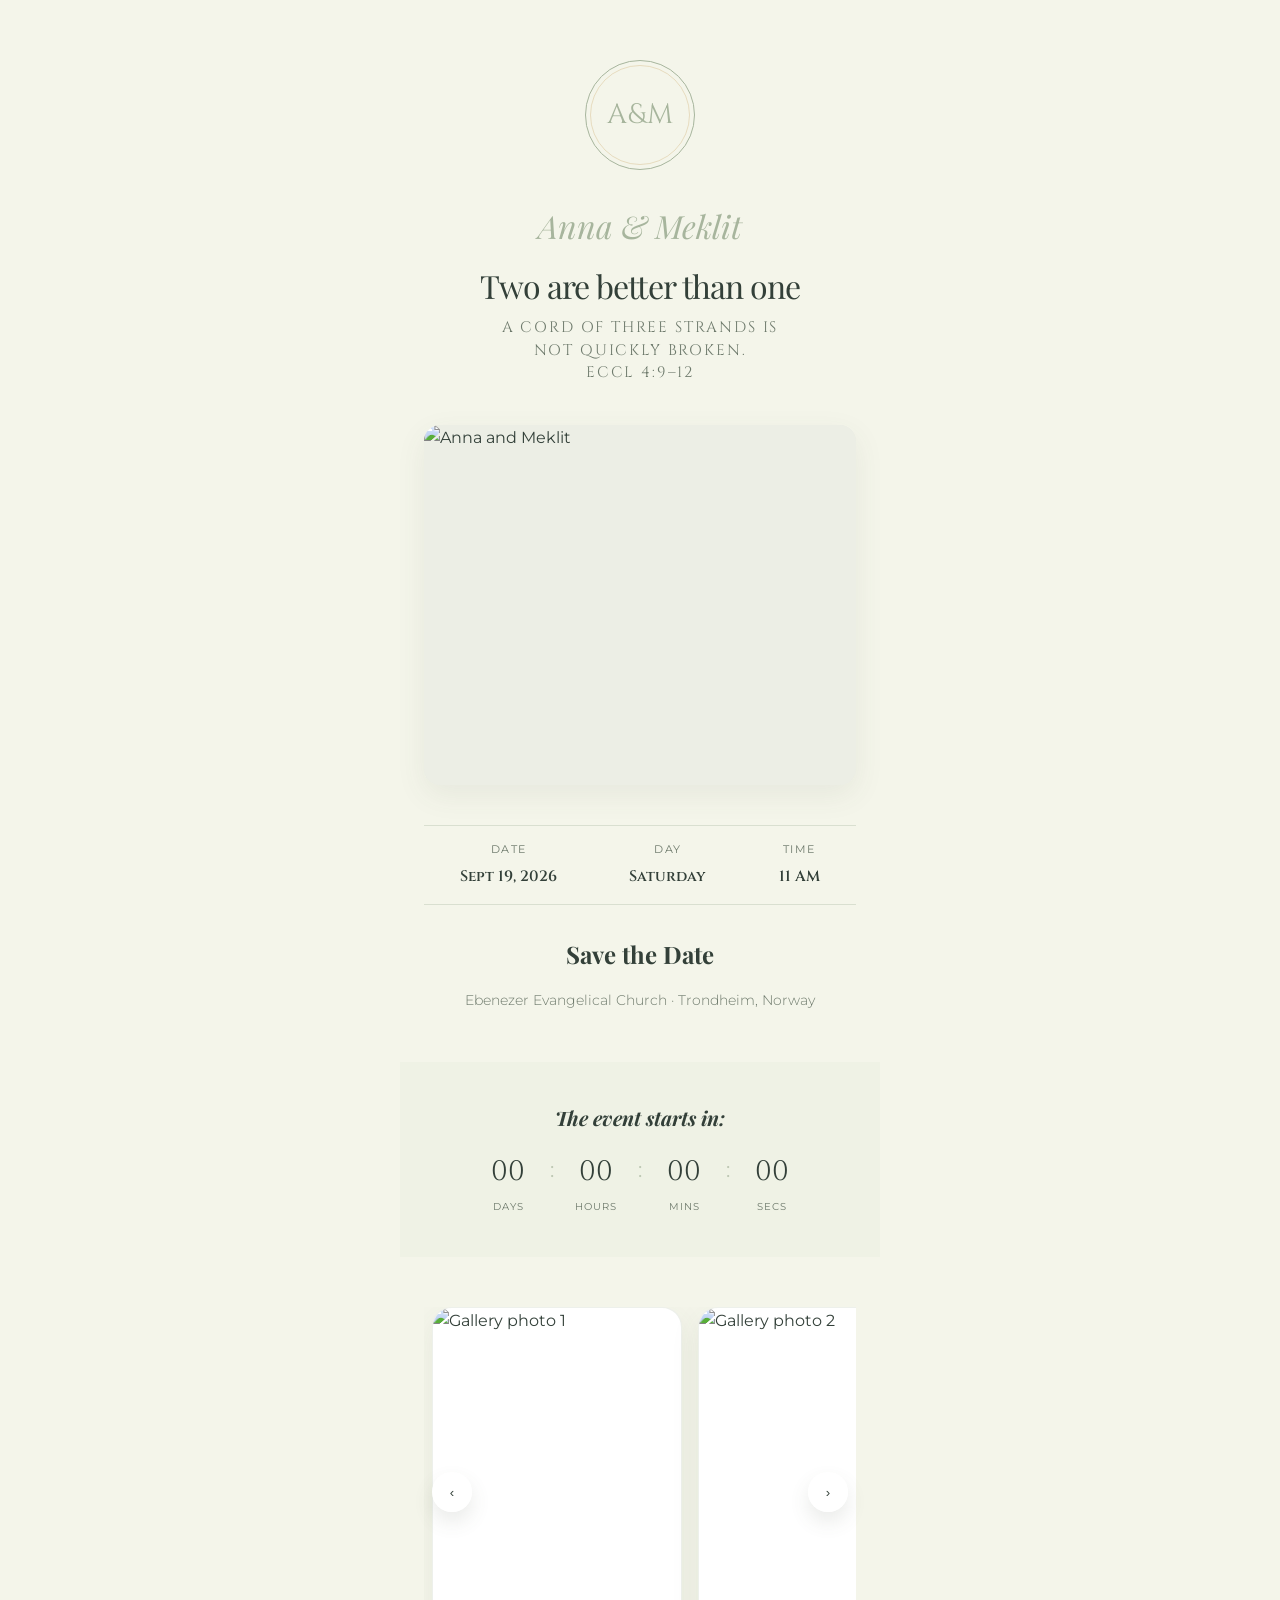
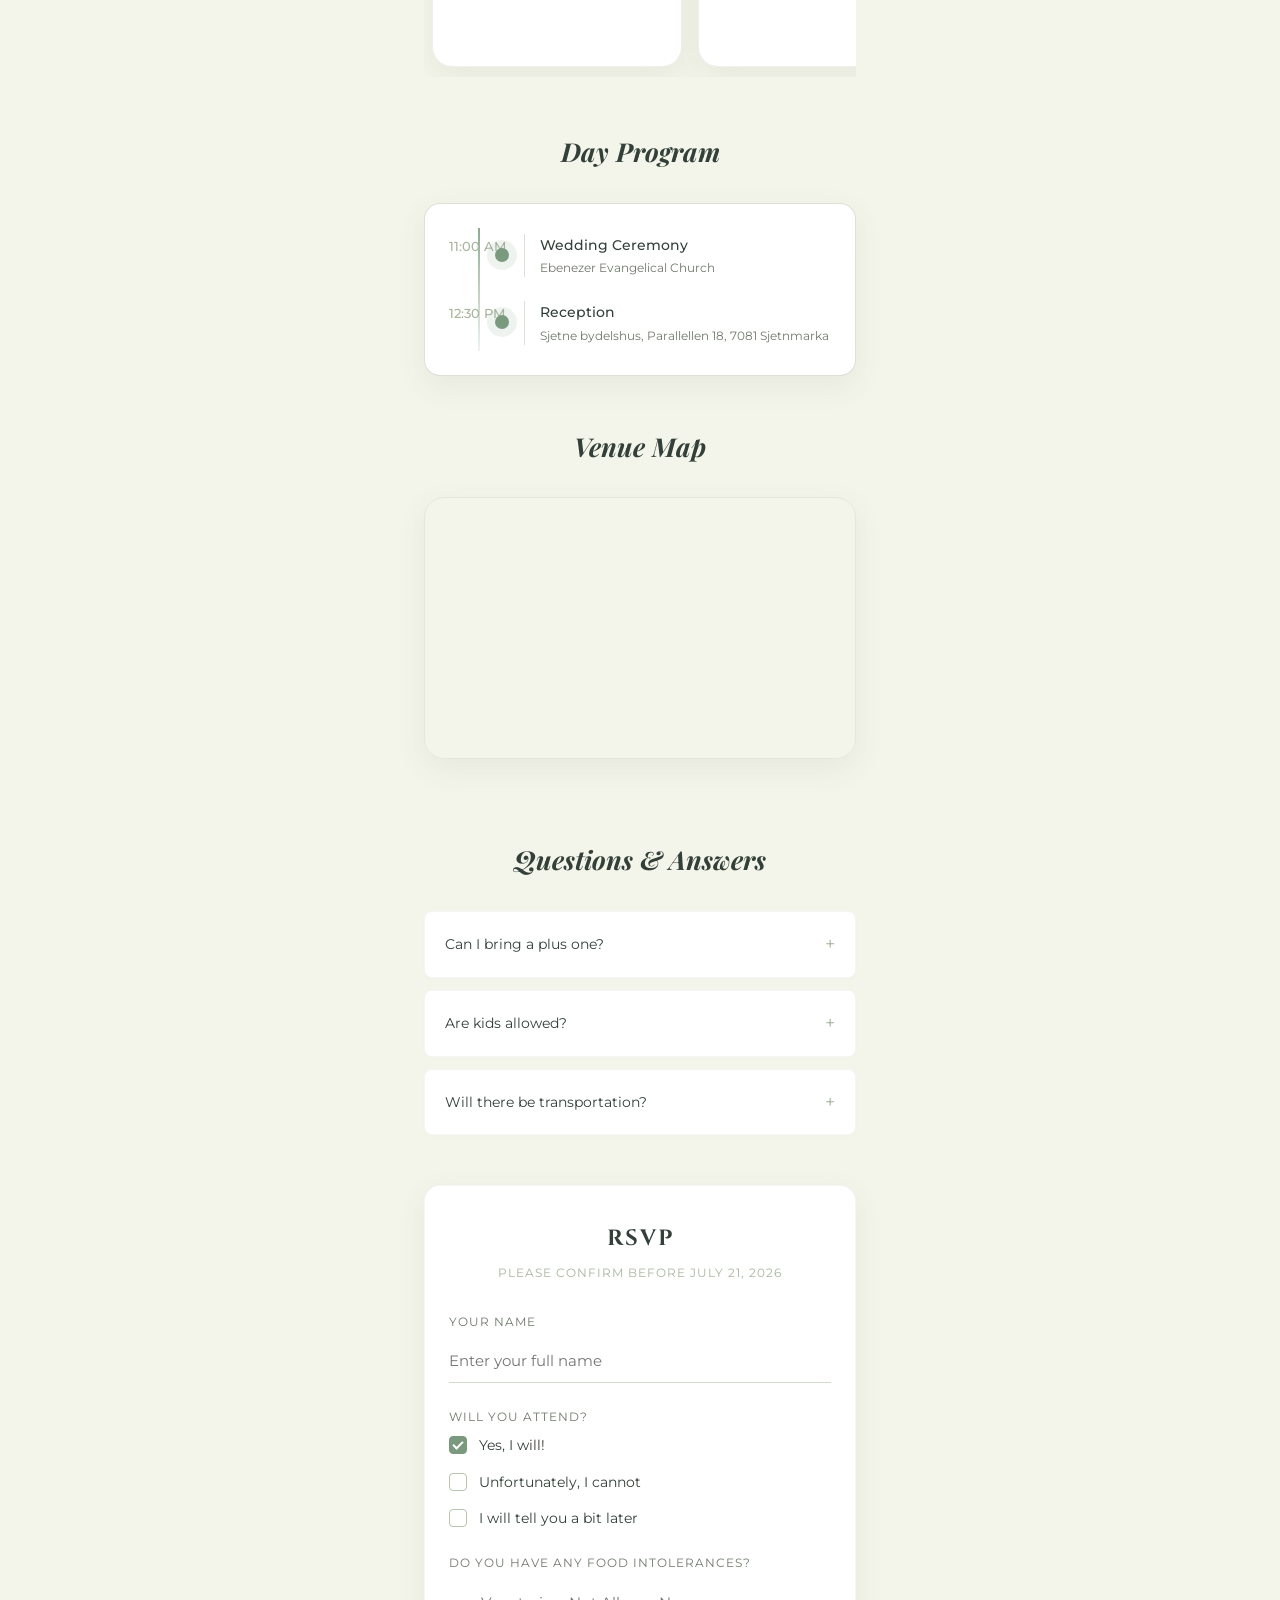
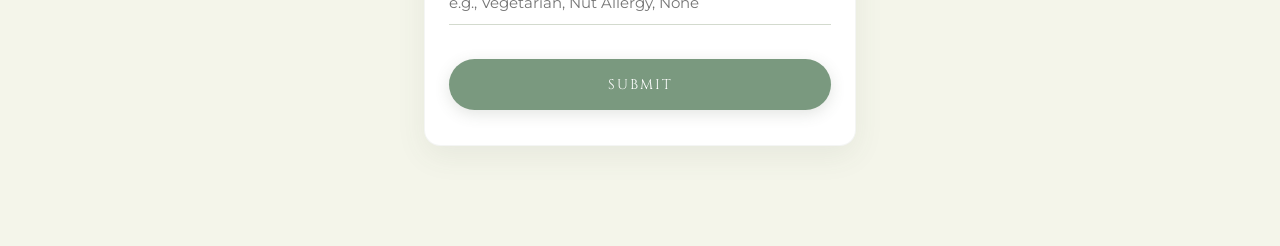
==== gemini-code-1779655609140.html @ 1c56a96d "Add files via upload" ====
<!DOCTYPE html>
<html lang="en">
<head>
    <meta charset="UTF-8">
    <meta name="viewport" content="width=device-width, initial-scale=1.0">
    <title>Anna & Meklit - Save the Date</title>
    <link rel="preconnect" href="https://fonts.googleapis.com">
    <link rel="preconnect" href="https://fonts.gstatic.com" crossorigin>
    <link href="https://fonts.googleapis.com/css2?family=Cinzel:wght@400;600&family=Playfair+Display:ital,wght@0,400;1,400&family=Montserrat:wght@300;400;500&display=swap" rel="stylesheet">
    
    <style>
        /* --- DESIGN SYSTEM & CSS VARIABLES --- */
        :root {
            --bg-cream: #F4F5EA;
            --primary-burgundy: #7A997F;
            --primary-burgundy-hover: #5E7B63;
            --text-dark: #334039;
            --text-muted: #6E7A6C;
            --accent-gold: #A7B59D;
            --card-shadow: 0 10px 30px rgba(79, 94, 77, 0.08);
            --transition-smooth: all 0.6s cubic-bezier(0.16, 1, 0.3, 1);
            --hero-image-height: 360px;
        }

        * {
            box-sizing: border-box;
            margin: 0;
            padding: 0;
        }

        body {
            font-family: 'Montserrat', sans-serif;
            background-color: var(--bg-cream);
            color: var(--text-dark);
            line-height: 1.6;
            overflow-x: hidden;
            -webkit-font-smoothing: antialiased;
        }

        /* --- LAYOUT CONTAINER (Optimized for Mobile/App View) --- */
        .app-container {
            max-width: 480px;
            margin: 0 auto;
            background-color: var(--bg-cream);
            min-height: 100vh;
            position: relative;
            padding-bottom: 60px;
        }

        /* --- ANIMATION REVEAL ENGINE --- */
        .reveal {
            opacity: 0;
            transform: translateY(40px);
            transition: var(--transition-smooth);
        }

        .reveal.active {
            opacity: 1;
            transform: translateY(0);
        }

        /* --- HERO SECTION --- */
        .hero {
            text-align: center;
            padding: 60px 24px 40px;
            display: flex;
            flex-direction: column;
            align-items: center;
        }

        .monogram-circle {
            width: 110px;
            height: 110px;
            border: 1px solid var(--accent-gold);
            border-radius: 50%;
            display: flex;
            align-items: center;
            justify-content: center;
            margin-bottom: 30px;
            position: relative;
        }

        .monogram-circle::after {
            content: '';
            position: absolute;
            top: 4px;
            left: 4px;
            right: 4px;
            bottom: 4px;
            border: 1px solid rgba(197, 160, 89, 0.3);
            border-radius: 50%;
        }

        .monogram {
            font-family: 'Cinzel', serif;
            font-size: 28px;
            color: var(--accent-gold);
            letter-spacing: 1px;
        }

        .couple-names {
            font-family: 'Playfair Display', serif;
            font-style: italic;
            font-size: 32px;
            color: var(--accent-gold);
            margin-bottom: 18px;
            font-weight: 400;
        }

        .hero-verse {
            font-family: 'Playfair Display', serif;
            font-size: clamp(1.2rem, 3vw, 2rem);
            color: var(--text-dark);
            line-height: 1.05;
            margin-bottom: 14px;
            letter-spacing: -0.03em;
            font-weight: 400;
        }

        .hero-reference {
            font-family: 'Cinzel', serif;
            font-size: 0.95rem;
            color: var(--text-muted);
            letter-spacing: 0.12em;
            text-transform: uppercase;
            margin: 0 auto;
            max-width: 300px;
            line-height: 1.5;
        }

        /* --- MAIN PHOTO DISPLAY --- */
        .photo-banner {
            width: 100%;
            padding: 0 24px;
            margin-bottom: 40px;
        }

        .image-wrapper {
            width: 100%;
            height: var(--hero-image-height);
            border-radius: 16px;
            overflow: hidden;
            box-shadow: var(--card-shadow);
            position: relative;
            background-color: #ECEEE5;
            display: flex;
            align-items: center;
            justify-content: center;
        }

        .image-wrapper img {
            width: 100%;
            height: 100%;
            object-fit: contain;
            display: block;
            background-color: #ECEEE5;
        }

        /* --- INVITATION CARD BLOCK --- */
        .invitation-card {
            padding: 0 24px;
            text-align: center;
            margin-bottom: 50px;
        }

        .meta-info-grid {
            display: flex;
            justify-content: space-around;
            border-top: 1px solid rgba(167, 181, 157, 0.35);
            border-bottom: 1px solid rgba(167, 181, 157, 0.35);
            padding: 15px 0;
            margin-bottom: 30px;
        }

        .meta-item .label {
            font-size: 11px;
            text-transform: uppercase;
            letter-spacing: 1.5px;
            color: var(--text-muted);
            display: block;
            margin-bottom: 4px;
        }

        .meta-item .value {
            font-family: 'Cinzel', serif;
            font-size: 15px;
            color: var(--text-dark);
            font-weight: 600;
        }

        .invitation-text {
            font-family: 'Playfair Display', serif;
            font-size: 24px;
            color: var(--text-dark);
            margin-bottom: 16px;
        }

        .invitation-subtext {
            font-size: 14px;
            color: var(--text-muted);
            padding: 0 20px;
            font-weight: 300;
        }

        .map-section {
            padding: 0 24px 40px;
            margin-bottom: 40px;
        }

        .map-frame {
            border-radius: 20px;
            overflow: hidden;
            box-shadow: var(--card-shadow);
            border: 1px solid rgba(167, 181, 157, 0.2);
        }

        .map-iframe {
            width: 100%;
            min-height: 260px;
            border: 0;
            display: block;
        }

        /* --- COUNTDOWN TIMER COMPONENT --- */
        .countdown-section {
            background-color: #EFF2E5;
            padding: 40px 24px;
            text-align: center;
            margin-bottom: 50px;
        }

        .countdown-title {
            font-family: 'Playfair Display', serif;
            font-style: italic;
            font-size: 20px;
            color: var(--text-dark);
            margin-bottom: 24px;
        }

        .timer-grid {
            display: flex;
            justify-content: space-between;
            max-width: 340px;
            margin: 0 auto;
        }

        .timer-block {
            flex: 1;
            text-align: center;
        }

        .timer-number {
            font-family: 'Cinzel', serif;
            font-size: 28px;
            color: var(--text-dark);
            font-weight: 400;
            display: block;
            line-height: 1;
            margin-bottom: 6px;
        }

        .timer-label {
            font-size: 10px;
            text-transform: uppercase;
            letter-spacing: 1px;
            color: var(--text-muted);
        }

        .timer-separator {
            font-family: 'Cinzel', serif;
            font-size: 24px;
            color: var(--accent-gold);
            line-height: 1;
            padding: 0 4px;
            opacity: 0.7;
        }

        .gallery-section {
            padding: 0 24px 30px;
            margin-bottom: 24px;
            text-align: left;
        }

        .gallery-track-wrapper {
            overflow-x: auto;
            scroll-snap-type: x mandatory;
            -webkit-overflow-scrolling: touch;
            padding-bottom: 0;
            scrollbar-width: none;
            -ms-overflow-style: none;
        }

        .gallery-track-wrapper::-webkit-scrollbar {
            display: none;
        }

        .gallery-frame {
            position: relative;
        }

        .gallery-track-wrapper {
            overflow-x: auto;
            scroll-snap-type: x mandatory;
            -webkit-overflow-scrolling: touch;
            padding-bottom: 10px;
        }

        .gallery-track {
            display: flex;
            gap: 16px;
            padding: 0 8px;
        }

        .gallery-card {
            min-width: 250px;
            flex: 0 0 auto;
            height: var(--hero-image-height);
            scroll-snap-align: center;
            border-radius: 20px;
            overflow: hidden;
            background: white;
            border: 1px solid rgba(167, 181, 157, 0.2);
            box-shadow: var(--card-shadow);
        }

        .gallery-card img {
            width: 100%;
            height: 100%;
            object-fit: cover;
            display: block;
        }

        .gallery-nav {
            position: absolute;
            top: 50%;
            transform: translateY(-50%);
            width: 40px;
            height: 40px;
            border-radius: 50%;
            border: none;
            background: rgba(255, 255, 255, 0.95);
            box-shadow: 0 10px 20px rgba(79, 94, 77, 0.12);
            color: var(--text-dark);
            display: flex;
            align-items: center;
            justify-content: center;
            cursor: pointer;
            transition: transform 0.2s ease, opacity 0.2s ease;
        }

        .gallery-nav:hover {
            transform: translateY(-50%) scale(1.05);
        }

        .gallery-nav.prev {
            left: 8px;
        }

        .gallery-nav.next {
            right: 8px;
        }

        @media (max-width: 580px) {
            .gallery-card {
                min-width: 220px;
            }

            .gallery-nav {
                display: none;
            }
        }

        /* --- TIMELINE / AGENDA COMPONENT --- */
        .section-title {
            font-family: 'Playfair Display', serif;
            font-style: italic;
            font-size: 26px;
            color: var(--text-dark);
            text-align: center;
            margin-bottom: 30px;
        }

        .timeline-box {
            position: relative;
            margin: 0 24px 50px;
            padding: 30px 24px;
            border: 1px solid rgba(167, 181, 157, 0.4);
            border-radius: 16px;
            background-color: white;
            box-shadow: var(--card-shadow);
        }

        .timeline-item {
            display: flex;
            margin-bottom: 24px;
            position: relative;
        }

        .timeline-item:last-child {
            margin-bottom: 0;
        }

        .timeline-time {
            width: 75px;
            font-size: 13px;
            font-weight: 500;
            color: var(--accent-gold);
            padding-top: 2px;
        }

        .timeline-content {
            flex: 1;
            padding-left: 15px;
            border-left: 1px solid rgba(167, 181, 157, 0.4);
        }

        .timeline-event {
            font-size: 14px;
            font-weight: 500;
            color: var(--text-dark);
            margin-bottom: 2px;
        }

        .timeline-desc {
            font-size: 12px;
            color: var(--text-muted);
        }

        .day-program-section .section-title {
            position: relative;
            overflow: hidden;
        }

        .day-program-section .section-title::after {
            content: '';
            position: absolute;
            left: 50%;
            bottom: -6px;
            width: 60px;
            height: 2px;
            background: linear-gradient(90deg, rgba(122,157,125,1), rgba(122,157,125,0));
            transform: translateX(-50%) scaleX(0);
            transform-origin: center;
            transition: transform 0.7s ease;
        }

        .day-program-section.reveal.active .section-title::after {
            transform: translateX(-50%) scaleX(1);
        }

        .timeline-box::before {
            content: '';
            position: absolute;
            left: 53px;
            top: 24px;
            width: 2px;
            height: calc(100% - 48px);
            background: linear-gradient(to bottom, rgba(122,157,125,0.85), rgba(122,157,125,0.12));
            opacity: 0;
            transform: scaleY(0);
            transform-origin: top;
            transition: transform 0.8s ease, opacity 0.8s ease;
        }

        .day-program-section.reveal.active .timeline-box::before {
            opacity: 1;
            transform: scaleY(1);
        }

        .timeline-item {
            opacity: 0;
            transform: translateX(-24px);
            transition: opacity 0.7s ease, transform 0.7s ease;
        }

        .day-program-section.reveal.active .timeline-item {
            opacity: 1;
            transform: translateX(0);
        }

        .day-program-section.reveal.active .timeline-item:nth-child(1) {
            transition-delay: 0.15s;
        }

        .day-program-section.reveal.active .timeline-item:nth-child(2) {
            transition-delay: 0.25s;
        }

        .timeline-item::before {
            content: '';
            position: absolute;
            left: 46px;
            top: 14px;
            width: 14px;
            height: 14px;
            border-radius: 50%;
            background: #7A997F;
            box-shadow: 0 0 0 8px rgba(122, 153, 127, 0.12);
            opacity: 0;
            transform: scale(0.6);
            transition: opacity 0.6s ease, transform 0.6s ease;
        }

        .day-program-section.reveal.active .timeline-item::before {
            opacity: 1;
            transform: scale(1);
        }

        /* --- ACCORDION Q&A COMPONENT --- */
        .qa-container {
            margin: 0 24px 50px;
        }

        .accordion-item {
            background: white;
            border-radius: 8px;
            margin-bottom: 12px;
            border: 1px solid rgba(0,0,0,0.04);
            box-shadow: 0 2px 8px rgba(0,0,0,0.01);
            overflow: hidden;
            transition: var(--transition-smooth);
        }

        .accordion-header {
            padding: 18px 20px;
            display: flex;
            justify-content: space-between;
            align-items: center;
            cursor: pointer;
            user-select: none;
        }

        .accordion-question {
            font-size: 14px;
            font-weight: 400;
            color: var(--text-dark);
            padding-right: 10px;
        }

        .accordion-icon {
            font-size: 18px;
            color: var(--accent-gold);
            transition: transform 0.3s ease;
        }

        .accordion-content {
            max-height: 0;
            overflow: hidden;
            transition: max-height 0.3s ease-out;
            background-color: #FAF9F6;
        }

        .accordion-text {
            padding: 0 20px 20px 20px;
            font-size: 13px;
            color: var(--text-muted);
            line-height: 1.5;
        }

        .accordion-item.active .accordion-icon {
            transform: rotate(45deg);
        }

        /* --- RSVP FORM COMPONENT --- */
        .rsvp-section {
            margin: 0 24px 40px;
            padding: 35px 24px;
            background: white;
            border-radius: 16px;
            box-shadow: var(--card-shadow);
            border: 1px solid rgba(79, 94, 77, 0.06);
            text-align: center;
        }

        .rsvp-title {
            font-family: 'Cinzel', serif;
            font-size: 22px;
            letter-spacing: 2px;
            color: var(--text-dark);
            margin-bottom: 6px;
        }

        .rsvp-deadline {
            font-size: 12px;
            color: var(--accent-gold);
            margin-bottom: 30px;
            text-transform: uppercase;
            letter-spacing: 1px;
        }

        .form-group {
            text-align: left;
            margin-bottom: 24px;
        }

        .form-label {
            font-size: 12px;
            text-transform: uppercase;
            letter-spacing: 1px;
            color: var(--text-muted);
            display: block;
            margin-bottom: 8px;
        }

        .input-field {
            width: 100%;
            padding: 12px 0;
            border: none;
            border-bottom: 1px solid rgba(167, 181, 157, 0.5);
            font-family: 'Montserrat', sans-serif;
            font-size: 15px;
            background: transparent;
            color: var(--text-dark);
            transition: border-color 0.3s ease;
        }

        .input-field:focus {
            outline: none;
            border-bottom-color: var(--primary-burgundy);
        }

        /* Custom Radio/Checkbox Styling */
        .radio-option {
            display: flex;
            align-items: center;
            margin-bottom: 14px;
            cursor: pointer;
            position: relative;
            user-select: none;
            font-size: 14px;
            color: var(--text-dark);
        }

        .radio-option input {
            position: absolute;
            opacity: 0;
            cursor: pointer;
        }

        .custom-mark {
            height: 18px;
            width: 18px;
            border: 1px solid rgba(167, 181, 157, 0.8);
            border-radius: 4px;
            margin-right: 12px;
            display: inline-block;
            position: relative;
            background-color: transparent;
            transition: all 0.2s ease;
        }

        .radio-option input:checked ~ .custom-mark {
            background-color: var(--primary-burgundy);
            border-color: var(--primary-burgundy);
        }

        .radio-option input:checked ~ .custom-mark::after {
            content: '';
            position: absolute;
            left: 5px;
            top: 2px;
            width: 4px;
            height: 8px;
            border: solid white;
            border-width: 0 2px 2px 0;
            transform: rotate(45deg);
        }

        .submit-btn {
            width: 100%;
            background-color: var(--primary-burgundy);
            color: white;
            border: none;
            padding: 16px;
            border-radius: 30px;
            font-family: 'Cinzel', serif;
            font-size: 14px;
            letter-spacing: 2px;
            cursor: pointer;
            box-shadow: 0 4px 15px rgba(79, 94, 77, 0.16);
            transition: var(--transition-smooth);
            margin-top: 10px;
        }

        .submit-btn:hover {
            background-color: var(--primary-burgundy-hover);
            transform: translateY(-2px);
        }
    </style>
</head>
<body>

    <div class="app-container">
        
        <header class="hero">
            <div class="monogram-circle reveal">
                <span class="monogram">A&M</span>
            </div>
            <h1 class="couple-names reveal">Anna & Meklit</h1>
            <p class="hero-verse reveal">Two are better than one</p>
            <p class="hero-reference reveal">
                a cord of three strands is not quickly broken.<br>
                                                   Eccl 4:9–12
            </p>
        </header>

        <section class="photo-banner reveal">
            <div class="image-wrapper">
                <img src="images/MandA.jpg" alt="Anna and Meklit">
            </div>
        </section>

        <section class="invitation-card reveal">
            <div class="meta-info-grid">
                <div class="meta-item">
                    <span class="label">Date</span>
                    <span class="value">Sept 19, 2026</span>
                </div>
                <div class="meta-item">
                    <span class="label">Day</span>
                    <span class="value">Saturday</span>
                </div>
                <div class="meta-item">
                    <span class="label">Time</span>
                    <span class="value">11 AM</span>
                </div>
            </div>
            <h2 class="invitation-text">Save the Date</h2>
            <p class="invitation-subtext">Ebenezer Evangelical Church · Trondheim, Norway</p>
        </section>

        <section class="countdown-section reveal">
            <h3 class="countdown-title">The event starts in:</h3>
            <div class="timer-grid">
                <div class="timer-block">
                    <span class="timer-number" id="days">00</span>
                    <span class="timer-label">Days</span>
                </div>
                <div class="timer-separator">:</div>
                <div class="timer-block">
                    <span class="timer-number" id="hours">00</span>
                    <span class="timer-label">Hours</span>
                </div>
                <div class="timer-separator">:</div>
                <div class="timer-block">
                    <span class="timer-number" id="minutes">00</span>
                    <span class="timer-label">Mins</span>
                </div>
                <div class="timer-separator">:</div>
                <div class="timer-block">
                    <span class="timer-number" id="seconds">00</span>
                    <span class="timer-label">Secs</span>
                </div>
            </div>
        </section>

        <section class="gallery-section reveal">
            <div class="gallery-frame">
                <button class="gallery-nav prev" type="button" aria-label="Previous photo">‹</button>
                <div class="gallery-track-wrapper" id="galleryWrapper">
                    <div class="gallery-track">
                        <div class="gallery-card">
                            <img src="images/3.jpg" alt="Gallery photo 1">
                        </div>
                        <div class="gallery-card">
                            <img src="images/4.jpg" alt="Gallery photo 2">
                        </div>
                        <div class="gallery-card">
                            <img src="images/5.jpg" alt="Gallery photo 3">
                        </div>
                    </div>
                </div>
                <button class="gallery-nav next" type="button" aria-label="Next photo">›</button>
            </div>
        </section>

        <section class="reveal day-program-section">
            <h3 class="section-title">Day Program</h3>
            <div class="timeline-box">
                <div class="timeline-item">
                    <div class="timeline-time">11:00 AM</div>
                    <div class="timeline-content">
                        <div class="timeline-event">Wedding Ceremony</div>
                        <div class="timeline-desc">Ebenezer Evangelical Church</div>
                    </div>
                </div>
                <div class="timeline-item">
                    <div class="timeline-time">12:30 PM</div>
                    <div class="timeline-content">
                        <div class="timeline-event">Reception</div>
                        <div class="timeline-desc">Sjetne bydelshus, Parallellen 18, 7081 Sjetnmarka</div>
                    </div>
                </div>
            </div>
        </section>

        <section class="map-section reveal">
            <h3 class="section-title">Venue Map</h3>
            <div class="map-frame">
                <iframe class="map-iframe" src="https://maps.google.com/maps?q=Parallellen%2018%207081%20Sjetnmarka%20Trondheim%20Norway&z=15&output=embed" allowfullscreen="" loading="lazy" referrerpolicy="no-referrer-when-downgrade"></iframe>
            </div>
        </section>

        <section class="reveal">
            <h3 class="section-title">Questions & Answers</h3>
            <div class="qa-container">
                
                <div class="accordion-item">
                    <div class="accordion-header">
                        <span class="accordion-question">Can I bring a plus one?</span>
                        <span class="accordion-icon">+</span>
                    </div>
                    <div class="accordion-content">
                        <div class="accordion-text">Due to venue capacity, we can only accommodate those explicitly listed on the invitation. Thank you for understanding!</div>
                    </div>
                </div>

                <div class="accordion-item">
                    <div class="accordion-header">
                        <span class="accordion-question">Are kids allowed?</span>
                        <span class="accordion-icon">+</span>
                    </div>
                    <div class="accordion-content">
                        <div class="accordion-text">To allow all guests a night of relaxation, we have chosen to make our special day adults-only.</div>
                    </div>
                </div>

                <div class="accordion-item">
                    <div class="accordion-header">
                        <span class="accordion-question">Will there be transportation?</span>
                        <span class="accordion-icon">+</span>
                    </div>
                    <div class="accordion-content">
                        <div class="accordion-text">Transportation to and from the venue will not be provided. Please allocate 60 minutes for travel if you are staying in the downtown area.</div>
                    </div>
                </div>

            </div>
        </section>

        <section class="rsvp-section reveal">
            <h3 class="rsvp-title">RSVP</h3>
            <p class="rsvp-deadline">Please confirm before July 21, 2026</p>
            
            <form id="weddingRsvpForm" onsubmit="handleFormSubmit(event)">
                <div class="form-group">
                    <label class="form-label">Your Name</label>
                    <input type="text" class="input-field" required placeholder="Enter your full name">
                </div>

                <div class="form-group">
                    <label class="form-label">Will you attend?</label>
                    
                    <label class="radio-option">
                        <input type="radio" name="attendance" value="yes" checked>
                        <span class="custom-mark"></span>
                        Yes, I will!
                    </label>

                    <label class="radio-option">
                        <input type="radio" name="attendance" value="no">
                        <span class="custom-mark"></span>
                        Unfortunately, I cannot
                    </label>

                    <label class="radio-option">
                        <input type="radio" name="attendance" value="later">
                        <span class="custom-mark"></span>
                        I will tell you a bit later
                    </label>
                </div>

                <div class="form-group">
                    <label class="form-label">Do you have any food intolerances?</label>
                    <input type="text" class="input-field" placeholder="e.g., Vegetarian, Nut Allergy, None">
                </div>

                <button type="submit" class="submit-btn">SUBMIT</button>
            </form>
        </section>

    </div>

    <script>
        // 1. COUNTDOWN TIMER ENGINE
        // Set target date (September 19, 2026 at 11:00:00)
        const targetDate = new Date("Sep 19, 2026 11:00:00").getTime();

        function updateCountdown() {
            const now = new Date().getTime();
            const difference = targetDate - now;

            if (difference < 0) {
                document.getElementById("days").innerText = "00";
                document.getElementById("hours").innerText = "00";
                document.getElementById("minutes").innerText = "00";
                document.getElementById("seconds").innerText = "00";
                return;
            }

            const d = Math.floor(difference / (1000 * 60 * 60 * 24));
            const h = Math.floor((difference % (1000 * 60 * 60 * 24)) / (1000 * 60 * 60));
            const m = Math.floor((difference % (1000 * 60 * 60)) / (1000 * 60));
            const s = Math.floor((difference % (1000 * 60)) / 1000);

            document.getElementById("days").innerText = d < 10 ? "0" + d : d;
            document.getElementById("hours").innerText = h < 10 ? "0" + h : h;
            document.getElementById("minutes").innerText = m < 10 ? "0" + m : m;
            document.getElementById("seconds").innerText = s < 10 ? "0" + s : s;
        }
        setInterval(updateCountdown, 1000);
        updateCountdown();

        // 2. ACCORDION TOGGLE INTERACTION
        const headers = document.querySelectorAll(".accordion-header");
        headers.forEach(header => {
            header.addEventListener("click", function() {
                const item = this.parentElement;
                const content = this.nextElementSibling;
                
                if(item.classList.contains("active")) {
                    content.style.maxHeight = null;
                    item.classList.remove("active");
                } else {
                    // Close other active sections
                    document.querySelectorAll(".accordion-item").forEach(el => {
                        el.classList.remove("active");
                        el.querySelector(".accordion-content").style.maxHeight = null;
                    });
                    
                    content.style.maxHeight = content.scrollHeight + "px";
                    item.classList.add("active");
                }
            });
        });

        // 3. SCROLL-DRIVEN REVEAL ANIMATIONS
        function revealOnScroll() {
            const reveals = document.querySelectorAll(".reveal");
            const windowHeight = window.innerHeight;
            
            reveals.forEach(element => {
                const elementTop = element.getBoundingClientRect().top;
                // Elements trigger animation when they are 100px from entering the view
                if (elementTop < windowHeight - 100) {
                    element.classList.add("active");
                }
            });
        }
        window.addEventListener("scroll", revealOnScroll);
        // Initial execution to show elements above the fold on load
        window.addEventListener("load", revealOnScroll);

        const galleryWrapper = document.getElementById("galleryWrapper");
        const scrollAmount = 280;
        document.querySelectorAll(".gallery-nav").forEach(button => {
            button.addEventListener("click", () => {
                if (!galleryWrapper) return;
                const direction = button.classList.contains("next") ? 1 : -1;
                galleryWrapper.scrollBy({ left: direction * scrollAmount, behavior: "smooth" });
            });
        });

        // 4. RSVP FORM SUBMISSION HANDLER
        function handleFormSubmit(event) {
            event.preventDefault();
            alert("Thank you! Your RSVP response has been recorded successfully.");
            document.getElementById("weddingRsvpForm").reset();
        }
    </script>
</body>
</html>
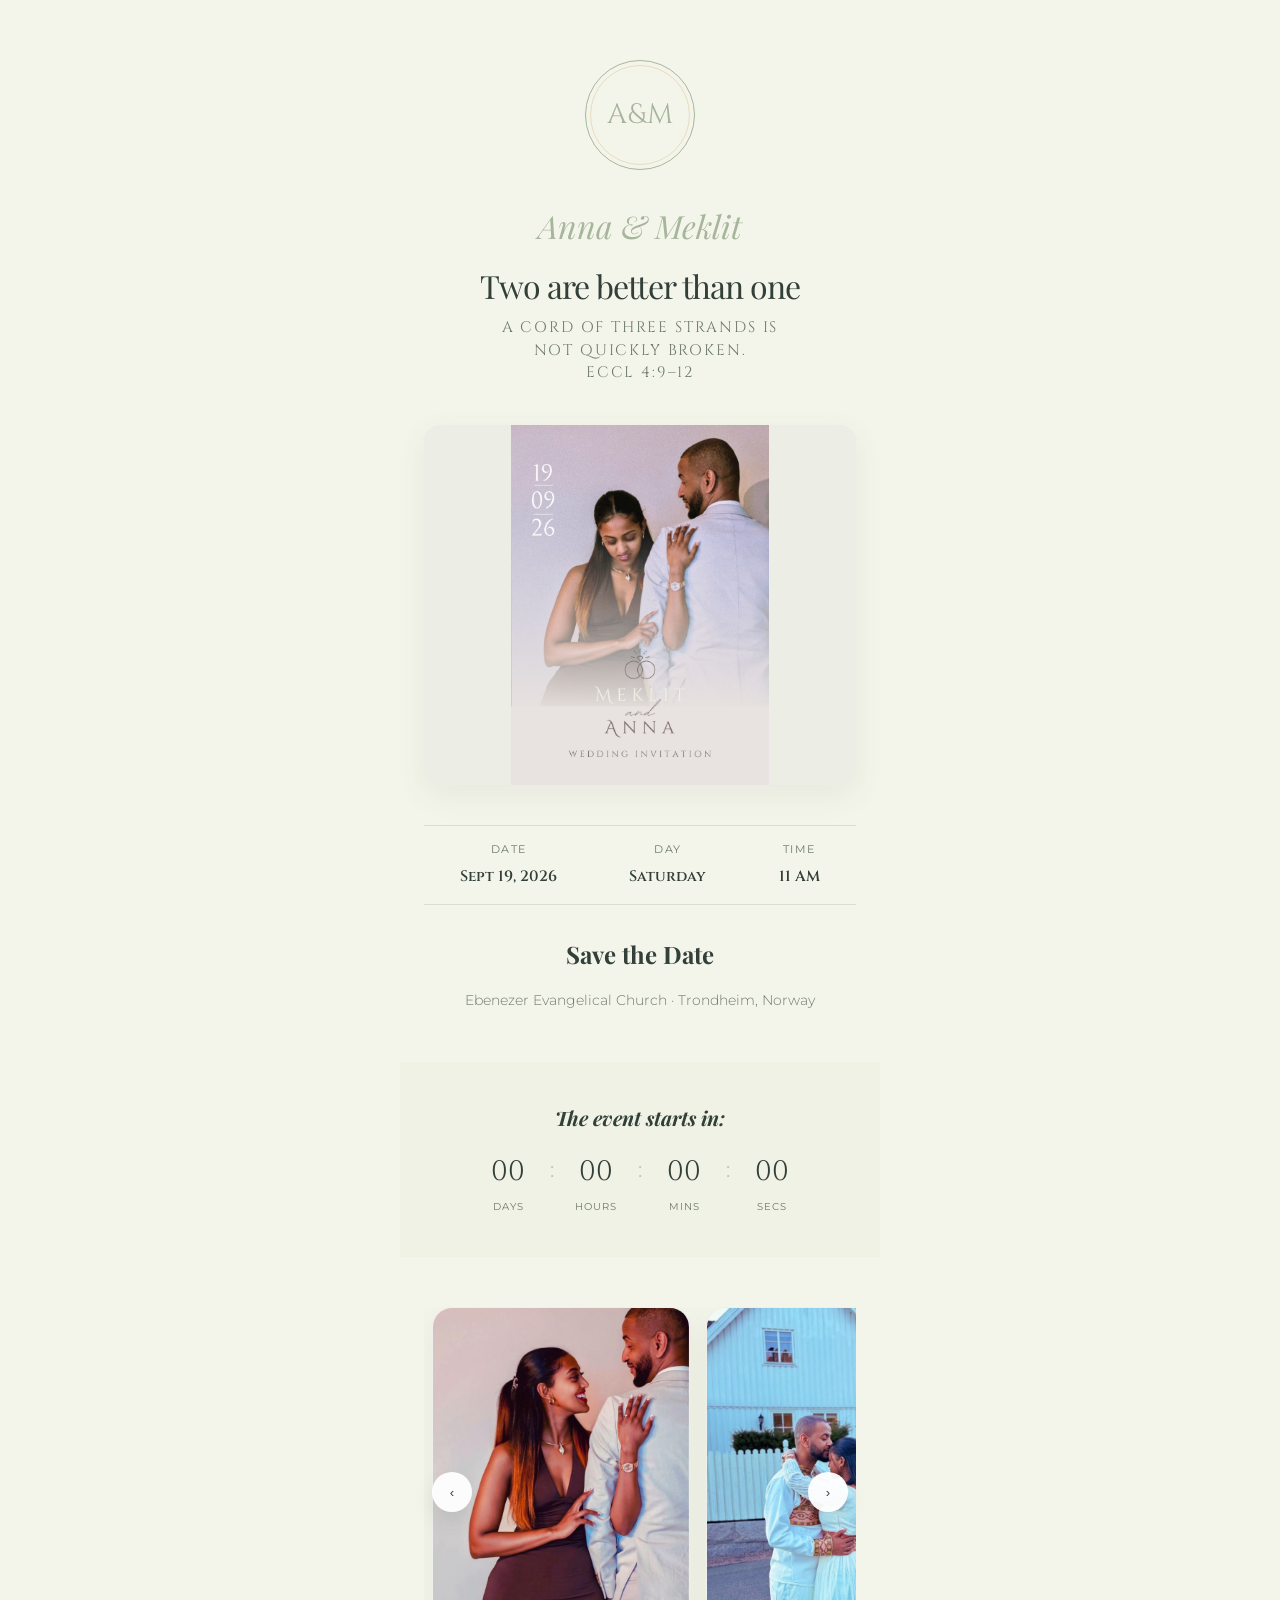
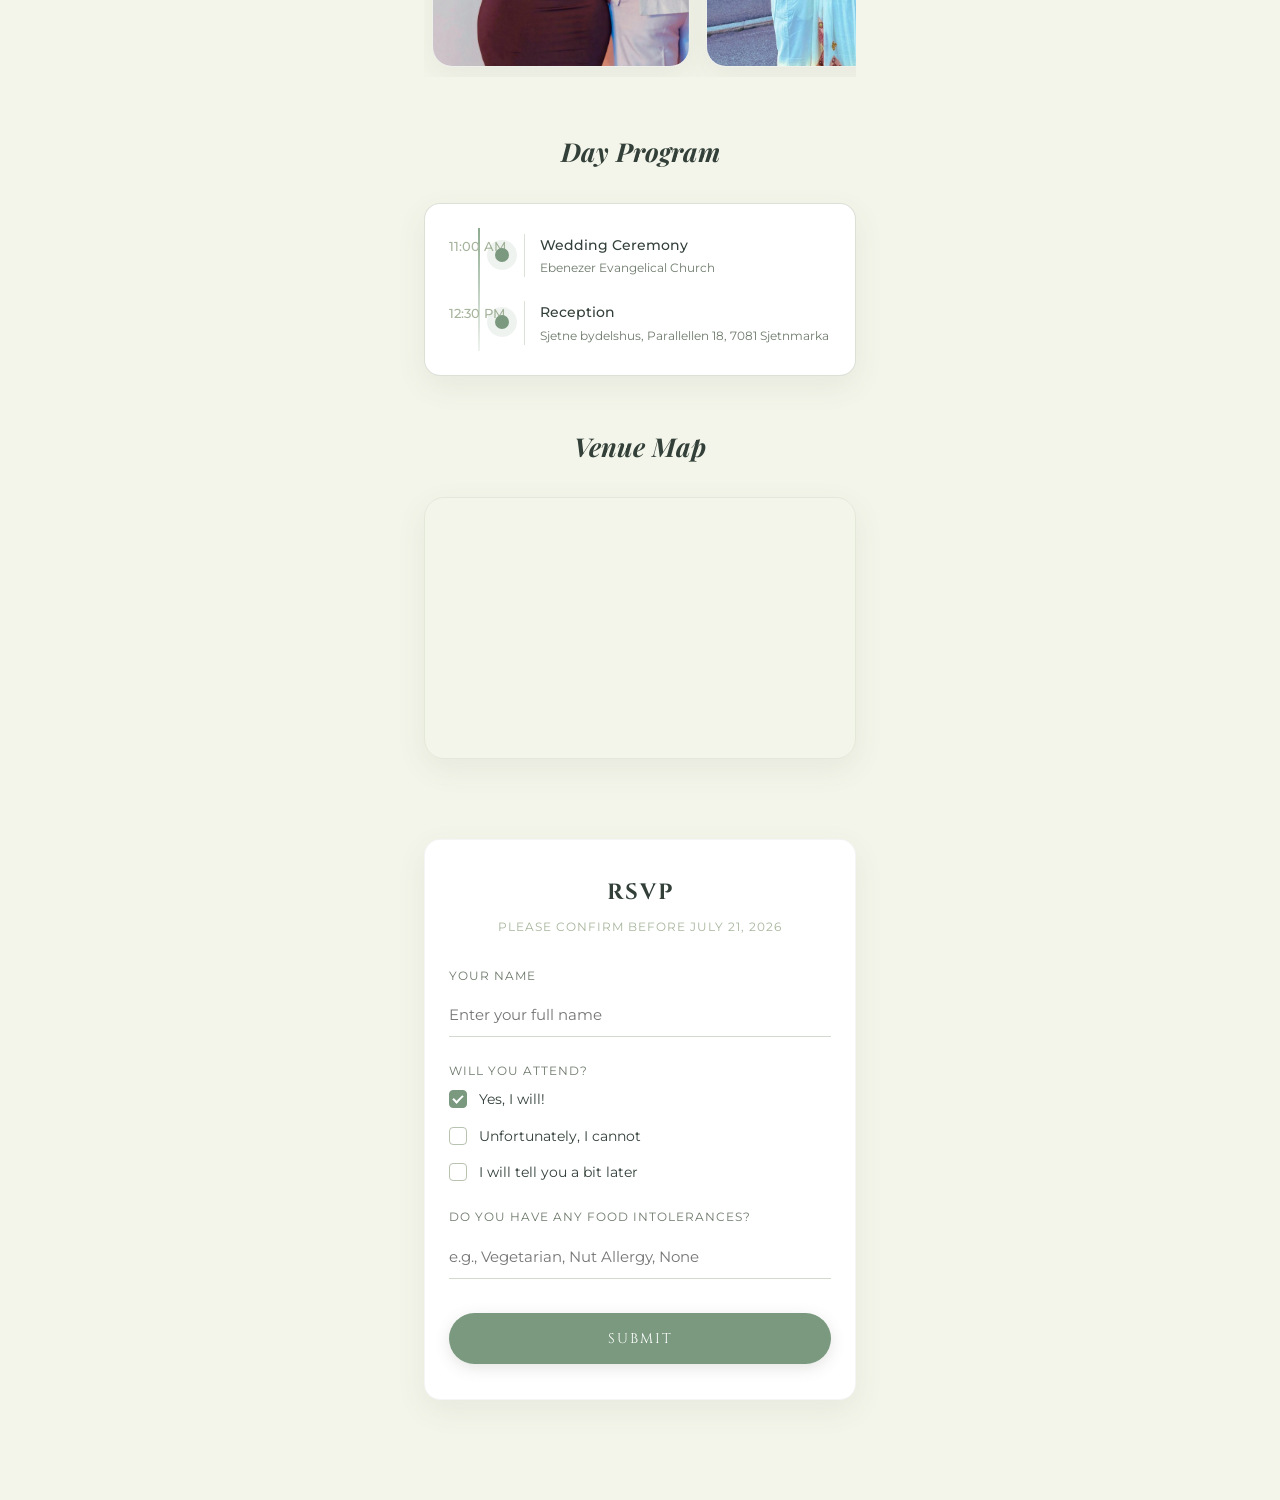
==== commit da2a1221: "edited" ====
--- a/gemini-code-1779655609140.html
+++ b/gemini-code-1779655609140.html
@@ -801,43 +801,6 @@
             </div>
         </section>
 
-        <section class="reveal">
-            <h3 class="section-title">Questions & Answers</h3>
-            <div class="qa-container">
-                
-                <div class="accordion-item">
-                    <div class="accordion-header">
-                        <span class="accordion-question">Can I bring a plus one?</span>
-                        <span class="accordion-icon">+</span>
-                    </div>
-                    <div class="accordion-content">
-                        <div class="accordion-text">Due to venue capacity, we can only accommodate those explicitly listed on the invitation. Thank you for understanding!</div>
-                    </div>
-                </div>
-
-                <div class="accordion-item">
-                    <div class="accordion-header">
-                        <span class="accordion-question">Are kids allowed?</span>
-                        <span class="accordion-icon">+</span>
-                    </div>
-                    <div class="accordion-content">
-                        <div class="accordion-text">To allow all guests a night of relaxation, we have chosen to make our special day adults-only.</div>
-                    </div>
-                </div>
-
-                <div class="accordion-item">
-                    <div class="accordion-header">
-                        <span class="accordion-question">Will there be transportation?</span>
-                        <span class="accordion-icon">+</span>
-                    </div>
-                    <div class="accordion-content">
-                        <div class="accordion-text">Transportation to and from the venue will not be provided. Please allocate 60 minutes for travel if you are staying in the downtown area.</div>
-                    </div>
-                </div>
-
-            </div>
-        </section>
-
         <section class="rsvp-section reveal">
             <h3 class="rsvp-title">RSVP</h3>
             <p class="rsvp-deadline">Please confirm before July 21, 2026</p>
